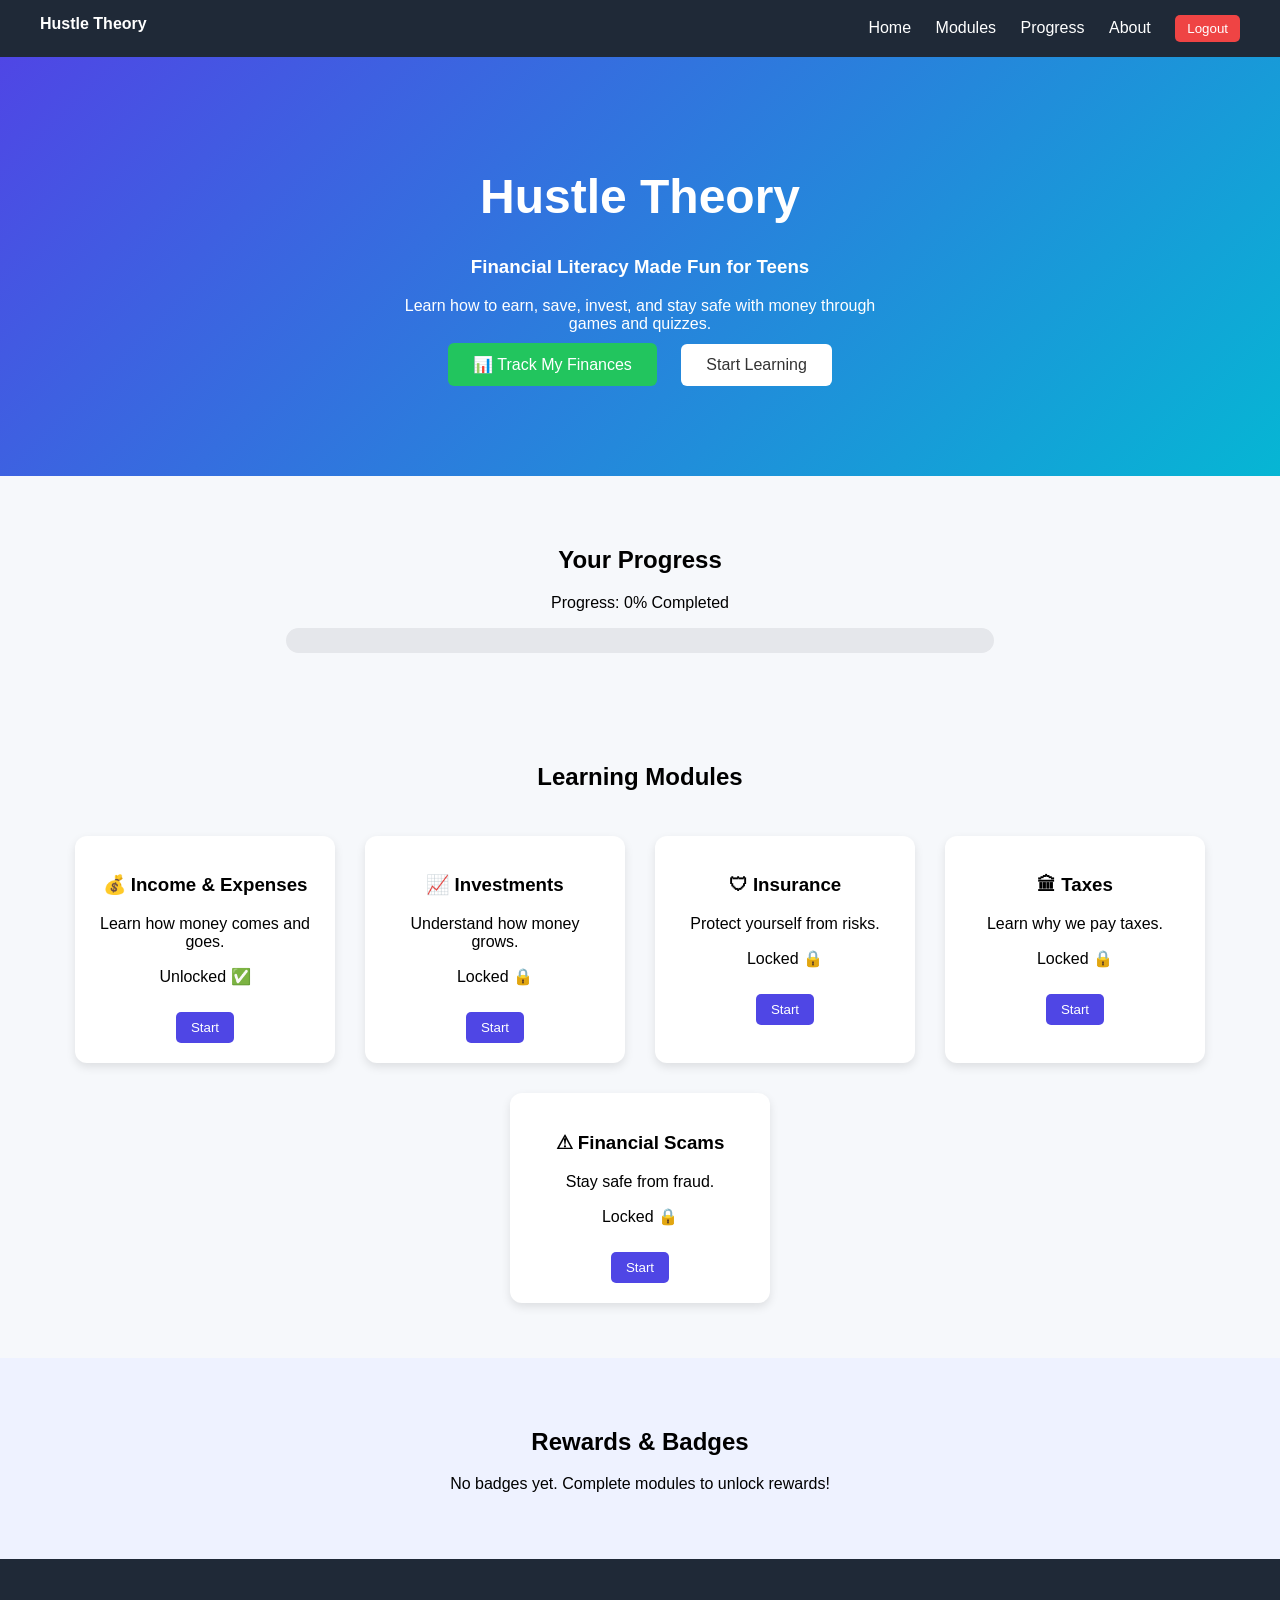
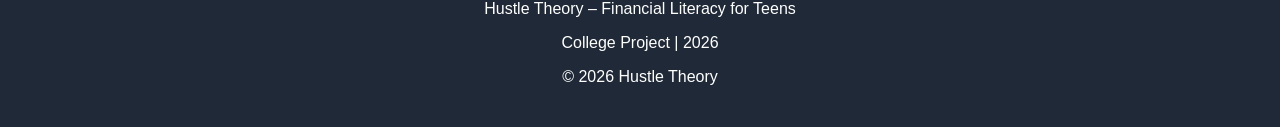
==== index.html @ ff052c3f "seperated files and added logic" ====
<!doctype html>
<html>
  <head>
    <title>Hustle Theory</title>
    <link rel="stylesheet" href="assets/css/style.css" />
  </head>

  <body class="dashboard-page">

    <div class="navbar">
      <div><b>Hustle Theory</b></div>

      <div class="nav-links">
        <a href="#">Home</a>
        <a href="#">Modules</a>
        <a href="#">Progress</a>
        <a href="#">About</a>
        <button onclick="logout()">Logout</button>
      </div>
    </div>
    <div class="hero">
      <h1>Hustle Theory</h1>
      <h2 id="welcomeUser"></h2>
      <h3>Financial Literacy Made Fun for Teens</h3>

      <p>
        Learn how to earn, save, invest, and stay safe with money through games
        and quizzes.
      </p>

      <button class="tracker-btn" onclick="openTracker()">
        📊 Track My Finances
      </button>

      <button onclick="startModule(1)">Start Learning</button>
    </div>

    <div class="dashboard-progress">
      <h2>Your Progress</h2>

      <p id="progressText">Progress: 0% Completed</p>

      <div class="progress-bar">
        <div class="progress-fill"></div>
      </div>
    </div>

    <div class="modules">
      <h2>Learning Modules</h2>

      <div class="module-container">
        <div class="module-card">
          <h3>💰 Income & Expenses</h3>
          <p>Learn how money comes and goes.</p>
          <p id="status1">Unlocked ✅</p>
          <button onclick="startModule(1)">Start</button>
        </div>

        <div class="module-card">
          <h3>📈 Investments</h3>
          <p>Understand how money grows.</p>
          <p id="status2">Locked 🔒</p>
          <button onclick="startModule(2)">Start</button>
        </div>

        <div class="module-card">
          <h3>🛡 Insurance</h3>
          <p>Protect yourself from risks.</p>
          <p id="status3">Locked 🔒</p>
          <button onclick="startModule(3)">Start</button>
        </div>

        <div class="module-card">
          <h3>🏛 Taxes</h3>
          <p>Learn why we pay taxes.</p>
          <p id="status4">Locked 🔒</p>
          <button onclick="startModule(4)">Start</button>
        </div>

        <div class="module-card">
          <h3>⚠ Financial Scams</h3>
          <p>Stay safe from fraud.</p>
          <p id="status5">Locked 🔒</p>
          <button onclick="startModule(5)">Start</button>
        </div>
      </div>
    </div>

    <div class="badges">
      <h2>Rewards & Badges</h2>

      <div id="badgeContainer">
        <p>No badges yet. Complete modules to unlock rewards!</p>
      </div>
    </div>

    <footer>
      <p>Hustle Theory – Financial Literacy for Teens</p>

      <p>College Project | 2026</p>

      <p>© 2026 Hustle Theory</p>
    </footer>

    <script src="assets/js/dashboard.js"></script>
  </body>
</html>
---- assets/css/style.css ----
/* css style file */
body {
  font-family: Arial, sans-serif;
  margin: 0;
}
/* authication */
body.auth-page {
  background: linear-gradient(135deg, #4f46e5, #06b6d4);
  height: 100vh;
  display: flex;
  justify-content: center;
  align-items: center;
}

.auth-box {
  background: white;
  padding: 40px;
  width: 320px;
  border-radius: 12px;
  text-align: center;
  box-shadow: 0 8px 20px rgba(0, 0, 0, 0.2);
}

.auth-box h1 {
  margin-bottom: 10px;
}

.auth-box p {
  color: #555;
  font-size: 14px;
}

.auth-box input {
  width: 90%;
  padding: 10px;
  margin-top: 15px;
  border: 1px solid #ccc;
  border-radius: 6px;
}

.auth-box button {
  width: 95%;
  padding: 10px;
  margin-top: 20px;
  background: #4f46e5;
  color: white;
  border: none;
  border-radius: 6px;
  cursor: pointer;
  font-size: 16px;
}

.auth-box button:hover {
  background: #4338ca;
}

.auth-link {
  margin-top: 15px;
  font-size: 14px;
}

.auth-link a {
  text-decoration: none;
  color: #4f46e5;
}

.auth-view {
  display: none;
}

.auth-view.active {
  display: block;
}
/* main pGE */
body.dashboard-page {
  background: #f6f8fb;
}
.navbar {
  background: #1f2937;
  color: white;
  padding: 15px 40px;
  display: flex;
  justify-content: space-between;
}

.nav-links a {
  margin-left: 20px;
  color: white;
  text-decoration: none;
}

.nav-links button {
  margin-left: 20px;
  padding: 6px 12px;
  border: none;
  background: #ef4444;
  color: white;
  border-radius: 5px;
  cursor: pointer;
}

.nav-links a:hover {
  text-decoration: underline;
}

.hero {
  text-align: center;
  padding: 80px 20px;
  background: linear-gradient(135deg, #4f46e5, #06b6d4);
  color: white;
}

.hero h1 {
  font-size: 48px;
}

.hero p {
  max-width: 500px;
  margin: auto;
}

.hero button {
  margin: 10px;
  padding: 12px 25px;
  border: none;
  border-radius: 6px;
  background: white;
  color: #333;
  font-size: 16px;
  cursor: pointer;
}

.hero button:hover {
  background: #ddd;
}

.tracker-btn {
  background: #22c55e !important;
  color: white !important;
}

.tracker-btn:hover {
  background: #16a34a !important;
}

.dashboard-progress {
  text-align: center;
  padding: 50px;
}

.dashboard-progress .progress-bar {
  width: 60%;
  margin: auto;
  background: #e5e7eb;
  height: 25px;
  border-radius: 20px;
  overflow: hidden;
}

.dashboard-progress .progress-fill {
  width: 0%;
  height: 100%;
  background: #22c55e;
}

.modules {
  padding: 40px;
}

.modules h2 {
  text-align: center;
}

.module-container {
  display: flex;
  justify-content: center;
  flex-wrap: wrap;
  margin-top: 30px;
}

.module-card {
  background: white;
  width: 220px;
  padding: 20px;
  margin: 15px;
  border-radius: 12px;
  box-shadow: 0 4px 10px rgba(0, 0, 0, 0.1);
  text-align: center;
  transition: 0.3s;
}

.module-card:hover {
  transform: translateY(-5px);
}

.module-card button {
  margin-top: 10px;
  padding: 8px 15px;
  border: none;
  background: #4f46e5;
  color: white;
  border-radius: 5px;
  cursor: pointer;
}

.badges {
  text-align: center;
  padding: 50px;
  background: #eef2ff;
}

.dashboard-badge {
  display: inline-block;
  background: white;
  padding: 15px 25px;
  margin: 10px;
  border-radius: 10px;
  box-shadow: 0 3px 8px rgba(0, 0, 0, 0.1);
}

footer {
  background: #1f2937;
  color: white;
  text-align: center;
  padding: 25px;
}
/* module 1 page */
body.module-page {
  background: #f6f8fb;
  display: flex;
  justify-content: center;
  align-items: center;
  height: 100vh;
}

.lesson-container {
  width: 720px;
  background: white;
  padding: 40px;
  border-radius: 12px;
  box-shadow: 0 4px 12px rgba(0, 0, 0, 0.1);
  text-align: left;
}

.lesson-progress {
  height: 10px;
  background: #e5e7eb;
  border-radius: 10px;
  margin-bottom: 25px;
  overflow: hidden;
}

.lesson-progress-bar {
  height: 100%;
  width: 0%;
  background: #22c55e;
}

.option {
  display: block;
  background: #eef2ff;
  padding: 12px;
  margin: 10px 0;
  border-radius: 6px;
  cursor: pointer;
}

.option:hover {
  background: #dbeafe;
}

.lesson-container button {
  margin-top: 20px;
  padding: 10px 20px;
  background: #4f46e5;
  border: none;
  color: white;
  border-radius: 6px;
  cursor: pointer;
}

#feedback {
  margin-top: 15px;
  font-weight: bold;
}

#hint {
  color: #555;
  margin-top: 8px;
  font-size: 14px;
}

.lesson-container h1,
.lesson-container h2 {
  text-align: center;
}

.lesson-badge {
  font-size: 70px;
  margin: 20px 0;
  animation: popBadge 0.6s ease;
}

@keyframes popBadge {
  0% {
    transform: scale(0.2);
    opacity: 0;
  }
  60% {
    transform: scale(1.3);
  }
  100% {
    transform: scale(1);
    opacity: 1;
  }
}

.glow {
  color: #f59e0b;
  font-weight: bold;
  font-size: 20px;
}

.center-screen {
  text-align: center;
  display: flex;
  flex-direction: column;
  align-items: center;
}
/* tracker page */
body.tracker-page {
  background: linear-gradient(135deg, #4f46e5, #06b6d4);
  min-height: 100vh;
  display: flex;
  justify-content: center;
  align-items: center;
}

.tracker-card {
  background: white;
  width: 420px;
  padding: 30px;
  border-radius: 14px;
  box-shadow: 0 15px 30px rgba(0, 0, 0, 0.25);
}

.tracker-card h2 {
  text-align: center;
  margin-bottom: 20px;
}

.display {
  background: #111827;
  color: #22c55e;
  padding: 18px;
  border-radius: 8px;
  font-size: 22px;
  margin-bottom: 25px;
  text-align: right;
  font-weight: bold;
}

.tracker-card label {
  font-size: 14px;
  font-weight: bold;
}

.tracker-card input,
.tracker-card select {
  width: 100%;
  padding: 10px;
  margin-top: 6px;
  margin-bottom: 15px;
  border-radius: 6px;
  border: 1px solid #ccc;
}

.tracker-card button {
  width: 100%;
  padding: 12px;
  background: #4f46e5;
  color: white;
  border: none;
  border-radius: 6px;
  font-size: 16px;
  cursor: pointer;
}

.tracker-card button:hover {
  background: #4338ca;
}

.result {
  margin-top: 20px;
  background: #f1f5f9;
  padding: 15px;
  border-radius: 8px;
  display: none;
}

.tracker-progress {
  margin-top: 10px;
  height: 12px;
  background: #ddd;
  border-radius: 10px;
  overflow: hidden;
}

.tracker-bar {
  height: 100%;
  width: 0%;
  background: #22c55e;
}
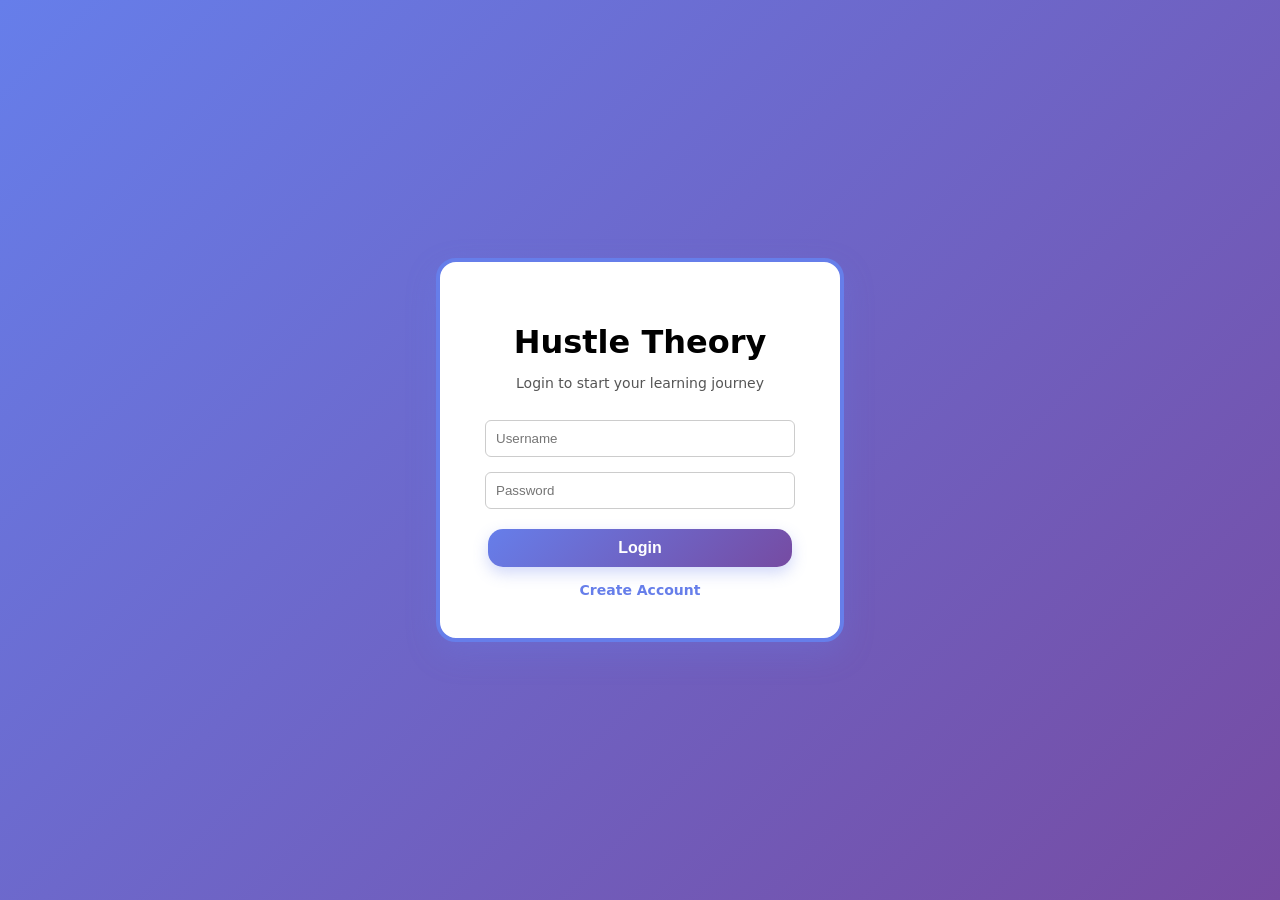
==== commit d15aea09: "added a api" ====
--- a/index.html
+++ b/index.html
@@ -1,4 +1,3 @@
-
 <!doctype html>
 <html>
   <head>
@@ -7,6 +6,23 @@
   </head>
 
   <body class="dashboard-page">
+    <!-- Smart Owl Mascot -->
+    <div class="mascot bottom-right" id="mascot" onclick="showFinancialFact()">
+      <div class="mascot-icon">🦉</div>
+    </div>
+
+    <!-- Fun Fact Popup Modal -->
+    <div id="factModal" class="modal" style="display: none">
+      <div class="modal-content">
+        <span class="close" onclick="closeFactModal()">&times;</span>
+        <div class="modal-owl">🦉</div>
+        <h2>Fun Financial Fact! 💡</h2>
+        <p id="factText"></p>
+        <button onclick="showFinancialFact()" class="fact-btn">
+          Tell me another!
+        </button>
+      </div>
+    </div>
 
     <div class="navbar">
       <div><b>Hustle Theory</b></div>
@@ -104,5 +120,41 @@
     </footer>
 
     <script src="assets/js/dashboard.js"></script>
+    <script>
+      // Call Advice Slip API directly from JavaScript
+      async function showFinancialFact() {
+        try {
+          const response = await fetch('https://api.adviceslip.com/advice');
+          const data = await response.json();
+          
+          document.getElementById('factText').innerText = data.slip.advice;
+          document.getElementById('factModal').style.display = 'flex';
+        } catch (error) {
+          console.log('Could not fetch advice');
+          const fallbackAdvice = [
+            "The best time to plant a tree was 20 years ago. The second best time is now.",
+            "You're not as bad as you think you are.",
+            "Don't forget to smile today!",
+            "Success is not final, failure is not fatal.",
+            "The only way to do great work is to love what you do."
+          ];
+          const randomAdvice = fallbackAdvice[Math.floor(Math.random() * fallbackAdvice.length)];
+          document.getElementById('factText').innerText = randomAdvice;
+          document.getElementById('factModal').style.display = 'flex';
+        }
+      }
+
+      function closeFactModal() {
+        document.getElementById('factModal').style.display = 'none';
+      }
+
+      // Close modal when clicking outside
+      window.onclick = function(event) {
+        const modal = document.getElementById('factModal');
+        if (event.target === modal) {
+          modal.style.display = 'none';
+        }
+      }
+    </script>
   </body>
 </html>
--- a/assets/css/style.css
+++ b/assets/css/style.css
@@ -1,11 +1,181 @@
 /* css style file */
 body {
-  font-family: Arial, sans-serif;
+  font-family: "Comic Sans MS", "Baloo 2", system-ui, sans-serif;
   margin: 0;
+  background: linear-gradient(135deg, #e0f7ff 0%, #c8e9ff 50%, #b0d9ff 100%);
+  min-height: 100vh;
+}
+
+/* ============ MASCOT STYLES ============ */
+.mascot {
+  position: fixed;
+  width: 180px;
+  height: 180px;
+  cursor: pointer;
+  z-index: 100;
+  top: 30px;
+  left: 30px;
+  display: flex;
+  align-items: center;
+  justify-content: center;
+}
+
+.mascot-icon {
+  font-size: 160px;
+  text-align: center;
+  filter: drop-shadow(0 4px 12px rgba(255, 69, 0, 0.4));
+  animation: mascotIdle 0.2s ease-in-out 1;
+  transform-origin: top center;
+}
+
+/* Idle state - no animation */
+@keyframes mascotIdle {
+  0%,
+  100% {
+    transform: rotateZ(0deg);
+  }
+}
+
+/* Wing flapping animation - 0.8s duration */
+@keyframes mascotWing {
+  0%,
+  100% {
+    transform: rotateZ(-8deg);
+  }
+  25% {
+    transform: rotateZ(8deg);
+  }
+  50% {
+    transform: rotateZ(-8deg);
+  }
+  75% {
+    transform: rotateZ(8deg);
+  }
+}
+
+/* Blinking animation - 1s duration */
+@keyframes mascotBlink {
+  0%,
+  10%,
+  20%,
+  100% {
+    opacity: 1;
+  }
+  15%,
+  25% {
+    opacity: 0.3;
+  }
+}
+
+/* Periodic animation: blink + wing flap every 7 seconds */
+.mascot-icon:hover {
+  animation: mascotWing 0.8s ease-in-out 3;
+}
+
+.mascot:hover .mascot-icon {
+  animation: mascotBlink 1s ease-in-out 2;
+}
+
+.mascot::before {
+  content: none;
+}
+
+/* ============ BUTTON ANIMATIONS ============ */
+button {
+  transition:
+    transform 0.2s ease,
+    box-shadow 0.2s ease;
+}
+
+button:hover {
+  transform: scale(1.05) rotate(1deg);
+  box-shadow: 0 6px 20px rgba(0, 0, 0, 0.15);
+}
+
+button:active {
+  transform: scale(0.98);
+}
+
+.hero button {
+  animation: buttonPulse 2s ease-in-out infinite;
+}
+
+@keyframes buttonPulse {
+  0%,
+  100% {
+    box-shadow: 0 0 0 0 rgba(79, 70, 229, 0.7);
+  }
+  50% {
+    box-shadow: 0 0 0 10px rgba(79, 70, 229, 0);
+  }
+}
+
+/* ============ ENTRANCE ANIMATIONS ============ */
+@keyframes slideInFromTop {
+  from {
+    opacity: 0;
+    transform: translateY(-30px);
+  }
+  to {
+    opacity: 1;
+    transform: translateY(0);
+  }
+}
+
+@keyframes slideInFromLeft {
+  from {
+    opacity: 0;
+    transform: translateX(-30px);
+  }
+  to {
+    opacity: 1;
+    transform: translateX(0);
+  }
+}
+
+@keyframes fadeIn {
+  from {
+    opacity: 0;
+  }
+  to {
+    opacity: 1;
+  }
+}
+
+.navbar {
+  animation: slideInFromTop 0.6s ease;
+}
+
+.hero {
+  animation: slideInFromTop 0.8s ease;
+}
+
+.module-card {
+  animation: slideInFromLeft 0.6s ease backwards;
+}
+
+.module-card:nth-child(1) {
+  animation-delay: 0.1s;
+}
+.module-card:nth-child(2) {
+  animation-delay: 0.2s;
+}
+.module-card:nth-child(3) {
+  animation-delay: 0.3s;
+}
+.module-card:nth-child(4) {
+  animation-delay: 0.4s;
+}
+.module-card:nth-child(5) {
+  animation-delay: 0.5s;
 }
 /* authication */
 body.auth-page {
-  background: linear-gradient(135deg, #4f46e5, #06b6d4);
+  background: linear-gradient(
+    135deg,
+    #667eea 0%,
+    #764ba2 100%
+  ) !important;
   height: 100vh;
   display: flex;
   justify-content: center;
@@ -13,12 +183,13 @@
 }
 
 .auth-box {
-  background: white;
+  background: #ffffff;
   padding: 40px;
   width: 320px;
-  border-radius: 12px;
-  text-align: center;
-  box-shadow: 0 8px 20px rgba(0, 0, 0, 0.2);
+  border-radius: 20px;
+  text-align: center;
+  box-shadow: 0 12px 30px rgba(102, 126, 234, 0.25);
+  border: 4px solid #667eea;
 }
 
 .auth-box h1 {
@@ -42,16 +213,19 @@
   width: 95%;
   padding: 10px;
   margin-top: 20px;
-  background: #4f46e5;
+  background: linear-gradient(135deg, #667eea, #764ba2);
   color: white;
   border: none;
-  border-radius: 6px;
+  border-radius: 15px;
   cursor: pointer;
   font-size: 16px;
+  font-weight: bold;
+  box-shadow: 0 6px 15px rgba(102, 126, 234, 0.3);
 }
 
 .auth-box button:hover {
-  background: #4338ca;
+  background: linear-gradient(135deg, #764ba2, #667eea);
+  transform: scale(1.05);
 }
 
 .auth-link {
@@ -61,7 +235,8 @@
 
 .auth-link a {
   text-decoration: none;
-  color: #4f46e5;
+  color: #667eea;
+  font-weight: bold;
 }
 
 .auth-view {
@@ -73,20 +248,40 @@
 }
 /* main pGE */
 body.dashboard-page {
-  background: #f6f8fb;
-}
+  background: linear-gradient(
+    135deg,
+    #e0f7ff 0%,
+    #c8e9ff 50%,
+    #b0d9ff 100%
+  ) !important;
+  min-height: 100vh;
+}
+
 .navbar {
-  background: #1f2937;
+  background: linear-gradient(135deg, #667eea, #764ba2);
   color: white;
   padding: 15px 40px;
   display: flex;
   justify-content: space-between;
+  box-shadow: 0 8px 20px rgba(102, 126, 234, 0.2);
+}
+
+.navbar b {
+  font-size: 24px;
+  text-shadow: 2px 2px 4px rgba(0, 0, 0, 0.2);
 }
 
 .nav-links a {
   margin-left: 20px;
   color: white;
   text-decoration: none;
+  font-weight: bold;
+  transition: all 0.3s ease;
+}
+
+.nav-links a:hover {
+  text-decoration: underline;
+  text-shadow: 0 0 10px rgba(255, 255, 255, 0.5);
 }
 
 .nav-links button {
@@ -106,61 +301,86 @@
 .hero {
   text-align: center;
   padding: 80px 20px;
-  background: linear-gradient(135deg, #4f46e5, #06b6d4);
-  color: white;
+  background: linear-gradient(135deg, #56ccf2 0%, #667eea 100%);
+  color: white;
+  text-shadow: 2px 2px 4px rgba(0, 0, 0, 0.1);
 }
 
 .hero h1 {
-  font-size: 48px;
+  font-size: 52px;
+  font-weight: bold;
+}
+
+.hero h3 {
+  font-size: 24px;
+  font-weight: bold;
 }
 
 .hero p {
   max-width: 500px;
   margin: auto;
+  font-size: 18px;
+  font-weight: bold;
 }
 
 .hero button {
   margin: 10px;
-  padding: 12px 25px;
+  padding: 15px 35px;
   border: none;
-  border-radius: 6px;
-  background: white;
-  color: #333;
+  border-radius: 20px;
+  background: linear-gradient(135deg, #f093fb, #f5576c);
+  color: white;
   font-size: 16px;
+  font-weight: bold;
   cursor: pointer;
+  box-shadow: 0 6px 20px rgba(245, 87, 108, 0.3);
+  transition: all 0.3s ease;
 }
 
 .hero button:hover {
-  background: #ddd;
+  transform: scale(1.1);
+  box-shadow: 0 10px 30px rgba(245, 87, 108, 0.5);
 }
 
 .tracker-btn {
-  background: #22c55e !important;
+  background: linear-gradient(135deg, #00f2fe, #4facfe) !important;
   color: white !important;
 }
 
 .tracker-btn:hover {
-  background: #16a34a !important;
+  background: linear-gradient(135deg, #4facfe, #00f2fe) !important;
+  transform: scale(1.1);
 }
 
 .dashboard-progress {
   text-align: center;
   padding: 50px;
+  background: rgba(255, 255, 255, 0.85);
+  margin: 20px;
+  border-radius: 20px;
+  box-shadow: 0 6px 20px rgba(102, 126, 234, 0.15);
+}
+
+.dashboard-progress h2 {
+  color: #667eea;
+  font-size: 28px;
 }
 
 .dashboard-progress .progress-bar {
   width: 60%;
   margin: auto;
-  background: #e5e7eb;
-  height: 25px;
+  background: #e0e7ff;
+  height: 30px;
   border-radius: 20px;
   overflow: hidden;
+  box-shadow: 0 4px 15px rgba(102, 126, 234, 0.2);
 }
 
 .dashboard-progress .progress-fill {
   width: 0%;
   height: 100%;
-  background: #22c55e;
+  background: linear-gradient(90deg, #00f2fe, #4facfe);
+  transition: width 0.3s ease;
 }
 
 .modules {
@@ -169,6 +389,9 @@
 
 .modules h2 {
   text-align: center;
+  color: #667eea;
+  font-size: 32px;
+  text-shadow: 2px 2px 4px rgba(255, 255, 255, 0.5);
 }
 
 .module-container {
@@ -179,126 +402,201 @@
 }
 
 .module-card {
-  background: white;
+  background: linear-gradient(135deg, #f0f4ff, #e8ecff);
   width: 220px;
   padding: 20px;
   margin: 15px;
-  border-radius: 12px;
-  box-shadow: 0 4px 10px rgba(0, 0, 0, 0.1);
-  text-align: center;
-  transition: 0.3s;
+  box-shadow: 0 6px 20px rgba(102, 126, 234, 0.15);
+  text-align: center;
+  transition: all 0.3s ease;
+  border-radius: 20px;
+  border: 4px solid #d0deff;
+}
+
+.module-card h3 {
+  color: #667eea;
+  font-size: 18px;
+}
+
+.module-card p {
+  color: #764ba2;
 }
 
 .module-card:hover {
-  transform: translateY(-5px);
+  transform: translateY(-10px) scale(1.05);
+  box-shadow: 0 10px 30px rgba(102, 126, 234, 0.25);
 }
 
 .module-card button {
   margin-top: 10px;
-  padding: 8px 15px;
-  border: none;
-  background: #4f46e5;
-  color: white;
-  border-radius: 5px;
+  padding: 10px 20px;
+  background: linear-gradient(135deg, #f093fb, #f5576c);
+  color: white;
+  border-radius: 15px;
   cursor: pointer;
+  font-weight: 700;
+  border: 2px solid #f5576c;
+  animation: spinHover 0.3s ease forwards;
+  transition: all 0.3s ease;
+}
+
+.module-card button:hover {
+  animation: buttonSpin 0.6s ease infinite;
+  background: linear-gradient(135deg, #f5576c, #f093fb);
+  transform: scale(1.1);
+}
+
+@keyframes buttonSpin {
+  0% {
+    transform: rotate(0deg);
+  }
+  100% {
+    transform: rotate(360deg);
+  }
 }
 
 .badges {
   text-align: center;
   padding: 50px;
-  background: #eef2ff;
+  background: linear-gradient(135deg, #f0f4ff, #e8ecff);
+  border-radius: 20px;
+  margin: 20px;
+  box-shadow: 0 6px 20px rgba(102, 126, 234, 0.15);
+}
+
+.badges h2 {
+  color: #667eea;
+  font-size: 28px;
 }
 
 .dashboard-badge {
   display: inline-block;
-  background: white;
-  padding: 15px 25px;
-  margin: 10px;
-  border-radius: 10px;
-  box-shadow: 0 3px 8px rgba(0, 0, 0, 0.1);
+  background: linear-gradient(135deg, #fff9e6, #fffbf0);
+  padding: 20px 30px;
+  margin: 15px;
+  border-radius: 15px;
+  box-shadow: 0 6px 20px rgba(240, 180, 80, 0.2);
+  border: 3px solid #ffc966;
+  font-size: 16px;
+  font-weight: bold;
+  color: #667eea;
 }
 
 footer {
-  background: #1f2937;
+  background: linear-gradient(135deg, #667eea, #764ba2);
   color: white;
   text-align: center;
   padding: 25px;
 }
 /* module 1 page */
 body.module-page {
-  background: #f6f8fb;
+  background: linear-gradient(
+    135deg,
+    #e0f7ff 0%,
+    #c8e9ff 50%,
+    #b0d9ff 100%
+  ) !important;
   display: flex;
   justify-content: center;
   align-items: center;
-  height: 100vh;
+  min-height: 100vh;
+  padding: 20px;
 }
 
 .lesson-container {
   width: 720px;
-  background: white;
+  background: linear-gradient(135deg, #f9f9ff, #f5f5ff);
   padding: 40px;
-  border-radius: 12px;
-  box-shadow: 0 4px 12px rgba(0, 0, 0, 0.1);
+  border-radius: 20px;
+  box-shadow: 0 10px 30px rgba(102, 126, 234, 0.2);
   text-align: left;
+  border: 4px solid #667eea;
+}
+
+.lesson-container h1 {
+  color: #667eea;
+  text-align: center;
+  font-size: 28px;
+}
+
+.lesson-container h2 {
+  color: #764ba2;
 }
 
 .lesson-progress {
-  height: 10px;
-  background: #e5e7eb;
+  height: 15px;
+  background: #e0e7ff;
   border-radius: 10px;
   margin-bottom: 25px;
   overflow: hidden;
+  box-shadow: 0 4px 10px rgba(102, 126, 234, 0.2);
 }
 
 .lesson-progress-bar {
   height: 100%;
   width: 0%;
-  background: #22c55e;
+  background: linear-gradient(90deg, #00f2fe, #4facfe);
+  transition: width 0.3s ease;
 }
 
 .option {
   display: block;
-  background: #eef2ff;
-  padding: 12px;
+  background: linear-gradient(135deg, #f0f4ff, #e8ecff);
+  padding: 15px;
   margin: 10px 0;
-  border-radius: 6px;
+  border-radius: 12px;
   cursor: pointer;
+  border: 3px solid #d0deff;
+  font-weight: bold;
+  color: #667eea;
+  transition: all 0.3s ease;
 }
 
 .option:hover {
-  background: #dbeafe;
+  background: linear-gradient(135deg, #e8ecff, #f0f4ff);
+  transform: translateX(10px);
+  box-shadow: 0 6px 15px rgba(102, 126, 234, 0.2);
 }
 
 .lesson-container button {
   margin-top: 20px;
-  padding: 10px 20px;
-  background: #4f46e5;
-  border: none;
-  color: white;
-  border-radius: 6px;
+  padding: 12px 25px;
+  background: linear-gradient(135deg, #f093fb, #f5576c);
+  border: 2px solid #f5576c;
+  color: white;
+  border-radius: 15px;
   cursor: pointer;
+  font-weight: bold;
+  font-size: 16px;
+  transition: all 0.3s ease;
+}
+
+.lesson-container button:hover {
+  transform: scale(1.1);
+  box-shadow: 0 6px 20px rgba(245, 87, 108, 0.3);
 }
 
 #feedback {
   margin-top: 15px;
   font-weight: bold;
+  font-size: 16px;
+  color: #667eea;
 }
 
 #hint {
-  color: #555;
+  color: #764ba2;
   margin-top: 8px;
   font-size: 14px;
-}
-
-.lesson-container h1,
-.lesson-container h2 {
-  text-align: center;
+  background: #f0f4ff;
+  padding: 10px;
+  border-radius: 8px;
 }
 
 .lesson-badge {
-  font-size: 70px;
+  font-size: 80px;
   margin: 20px 0;
   animation: popBadge 0.6s ease;
+  text-align: center;
 }
 
 @keyframes popBadge {
@@ -307,10 +605,10 @@
     opacity: 0;
   }
   60% {
-    transform: scale(1.3);
+    transform: scale(1.3) rotate(10deg);
   }
   100% {
-    transform: scale(1);
+    transform: scale(1) rotate(0deg);
     opacity: 1;
   }
 }
@@ -329,7 +627,12 @@
 }
 /* tracker page */
 body.tracker-page {
-  background: linear-gradient(135deg, #4f46e5, #06b6d4);
+  background: linear-gradient(
+    135deg,
+    #e0f7ff 0%,
+    #c8e9ff 50%,
+    #b0d9ff 100%
+  ) !important;
   min-height: 100vh;
   display: flex;
   justify-content: center;
@@ -337,71 +640,84 @@
 }
 
 .tracker-card {
-  background: white;
+  background: linear-gradient(135deg, #f9f9ff, #f5f5ff);
   width: 420px;
   padding: 30px;
-  border-radius: 14px;
-  box-shadow: 0 15px 30px rgba(0, 0, 0, 0.25);
+  border-radius: 20px;
+  box-shadow: 0 15px 40px rgba(102, 126, 234, 0.2);
+  border: 4px solid #667eea;
 }
 
 .tracker-card h2 {
   text-align: center;
   margin-bottom: 20px;
+  color: #667eea;
+  font-size: 24px;
 }
 
 .display {
-  background: #111827;
-  color: #22c55e;
-  padding: 18px;
-  border-radius: 8px;
-  font-size: 22px;
+  background: linear-gradient(135deg, #667eea, #764ba2);
+  color: white;
+  padding: 20px;
+  border-radius: 12px;
+  font-size: 24px;
   margin-bottom: 25px;
   text-align: right;
   font-weight: bold;
+  box-shadow: 0 6px 15px rgba(102, 126, 234, 0.3);
 }
 
 .tracker-card label {
   font-size: 14px;
   font-weight: bold;
+  color: #667eea;
 }
 
 .tracker-card input,
 .tracker-card select {
   width: 100%;
-  padding: 10px;
+  padding: 12px;
   margin-top: 6px;
   margin-bottom: 15px;
-  border-radius: 6px;
-  border: 1px solid #ccc;
+  border-radius: 10px;
+  border: 3px solid #d0deff;
+  background: #f9f9ff;
+  color: #667eea;
+  font-weight: bold;
 }
 
 .tracker-card button {
   width: 100%;
-  padding: 12px;
-  background: #4f46e5;
+  padding: 14px;
+  background: linear-gradient(135deg, #00f2fe, #4facfe);
   color: white;
   border: none;
-  border-radius: 6px;
+  border-radius: 15px;
   font-size: 16px;
+  font-weight: bold;
   cursor: pointer;
+  transition: all 0.3s ease;
 }
 
 .tracker-card button:hover {
-  background: #4338ca;
+  transform: scale(1.05);
+  box-shadow: 0 8px 20px rgba(79, 172, 254, 0.4);
 }
 
 .result {
   margin-top: 20px;
-  background: #f1f5f9;
+  background: linear-gradient(135deg, #f0f4ff, #e8ecff);
   padding: 15px;
-  border-radius: 8px;
+  border-radius: 12px;
   display: none;
+  color: #667eea;
+  font-weight: bold;
 }
 
 .tracker-progress {
   margin-top: 10px;
-  height: 12px;
-  background: #ddd;
+  height: 15px;
+  background: #e0e7ff;
   border-radius: 10px;
   overflow: hidden;
 }
@@ -409,5 +725,230 @@
 .tracker-bar {
   height: 100%;
   width: 0%;
-  background: #22c55e;
-}
+  background: linear-gradient(90deg, #00f2fe, #4facfe);
+  transition: width 0.3s ease;
+}
+
+/* Module 2-5 Shared Styles */
+.container {
+  width: 100%;
+  max-width: 720px;
+  background: linear-gradient(135deg, #f9f9ff, #f5f5ff);
+  padding: 40px;
+  border-radius: 20px;
+  box-shadow: 0 10px 30px rgba(102, 126, 234, 0.2);
+  text-align: left;
+  border: 4px solid #667eea;
+}
+
+.container h1,
+.container h2 {
+  color: #667eea;
+}
+
+.progress {
+  height: 15px;
+  background: #e0e7ff;
+  border-radius: 10px;
+  margin-bottom: 25px;
+  overflow: hidden;
+  box-shadow: 0 4px 10px rgba(102, 126, 234, 0.2);
+}
+
+.progress-bar {
+  height: 100%;
+  width: 0%;
+  background: linear-gradient(90deg, #00f2fe, #4facfe);
+  transition: width 0.3s ease;
+}
+
+.container button {
+  margin-top: 20px;
+  padding: 12px 25px;
+  background: linear-gradient(135deg, #f093fb, #f5576c);
+  border: 2px solid #f5576c;
+  color: white;
+  border-radius: 15px;
+  cursor: pointer;
+  font-size: 16px;
+  font-weight: bold;
+  transition: all 0.3s ease;
+}
+
+.container button:hover {
+  transform: scale(1.1);
+  box-shadow: 0 6px 20px rgba(245, 87, 108, 0.3);
+}
+
+.badge {
+  font-size: 80px;
+  margin: 20px 0;
+  animation: popBadge 0.6s ease;
+  text-align: center;
+}
+
+/* Module 2 - Investment Simulator */
+.simulator {
+  background: linear-gradient(135deg, #e0ffe0, #f0fff0);
+  padding: 20px;
+  border-radius: 12px;
+  margin: 15px 0;
+  border: 3px solid #90ee90;
+}
+
+.simulator input {
+  width: 80px;
+  padding: 8px;
+  border: 2px solid #90ee90;
+  border-radius: 8px;
+  margin: 0 5px;
+}
+
+#simResult {
+  margin-top: 15px;
+  font-size: 18px;
+  font-weight: bold;
+  color: #228b22;
+  background: #e0ffe0;
+  padding: 12px;
+  border-radius: 8px;
+}
+
+/* Module 3 - Insurance Scenario */
+.scenario {
+  background: linear-gradient(135deg, #ffffe0, #fffacd);
+  padding: 20px;
+  border-radius: 12px;
+  margin: 15px 0;
+  border-left: 6px solid #ffb347;
+  border: 3px solid #ffd700;
+}
+
+/* Module 4 - Tax Calculator */
+.tax-calculator {
+  background: linear-gradient(135deg, #ffe4ff, #f0e6ff);
+  padding: 20px;
+  border-radius: 12px;
+  margin: 15px 0;
+  border: 3px solid #da70d6;
+}
+
+.tax-calculator input {
+  width: 150px;
+  padding: 10px;
+  border: 2px solid #da70d6;
+  border-radius: 8px;
+  margin: 10px 0;
+}
+
+#taxResult {
+  margin-top: 15px;
+  font-size: 18px;
+  font-weight: bold;
+  color: #9932cc;
+  background: #ffe4ff;
+  padding: 12px;
+  border-radius: 8px;
+}
+
+/* Module 5 - Scam Example */
+.scam-example {
+  background: linear-gradient(135deg, #ffe4e4, #ffc0cb);
+  padding: 20px;
+  border-radius: 12px;
+  margin: 15px 0;
+  border-left: 6px solid #ff6347;
+  border: 3px solid #ff69b4;
+}
+
+/* ============ FINANCIAL FACTS MODAL ============ */
+.modal {
+  display: none;
+  position: fixed;
+  z-index: 1000;
+  left: 0;
+  top: 0;
+  width: 100%;
+  height: 100%;
+  background-color: rgba(0, 0, 0, 0.6);
+  align-items: center;
+  justify-content: center;
+  animation: fadeIn 0.3s ease;
+}
+
+.modal-content {
+  background: linear-gradient(135deg, #fffacd, #fff8dc);
+  padding: 40px 30px;
+  border-radius: 25px;
+  box-shadow: 0 15px 50px rgba(255, 69, 0, 0.5);
+  text-align: center;
+  max-width: 500px;
+  width: 90%;
+  border: 5px solid #ffd700;
+  animation: slideInUp 0.4s ease;
+}
+
+@keyframes slideInUp {
+  from {
+    opacity: 0;
+    transform: translateY(30px);
+  }
+  to {
+    opacity: 1;
+    transform: translateY(0);
+  }
+}
+
+.modal-owl {
+  font-size: 100px;
+  margin-bottom: 15px;
+  animation: mascotWing 0.8s ease infinite;
+}
+
+.modal-content h2 {
+  color: #667eea;
+  font-size: 28px;
+  margin: 15px 0;
+}
+
+.modal-content p {
+  color: #764ba2;
+  font-size: 18px;
+  font-weight: bold;
+  line-height: 1.6;
+  margin: 20px 0;
+}
+
+.close {
+  color: #667eea;
+  float: right;
+  font-size: 36px;
+  font-weight: bold;
+  cursor: pointer;
+  transition: all 0.3s ease;
+  margin-top: -10px;
+}
+
+.close:hover,
+.close:focus {
+  color: #764ba2;
+  transform: scale(1.3);
+}
+
+.fact-btn {
+  background: linear-gradient(135deg, #f093fb, #f5576c) !important;
+  color: white !important;
+  padding: 12px 30px !important;
+  border: none !important;
+  border-radius: 20px !important;
+  font-size: 16px !important;
+  font-weight: bold !important;
+  margin-top: 20px !important;
+  cursor: pointer !important;
+  transition: all 0.3s ease !important;
+}
+
+.fact-btn:hover {
+  transform: scale(1.1) !important;
+  box-shadow: 0 8px 25px rgba(245, 87, 108, 0.3) !important;
+}
